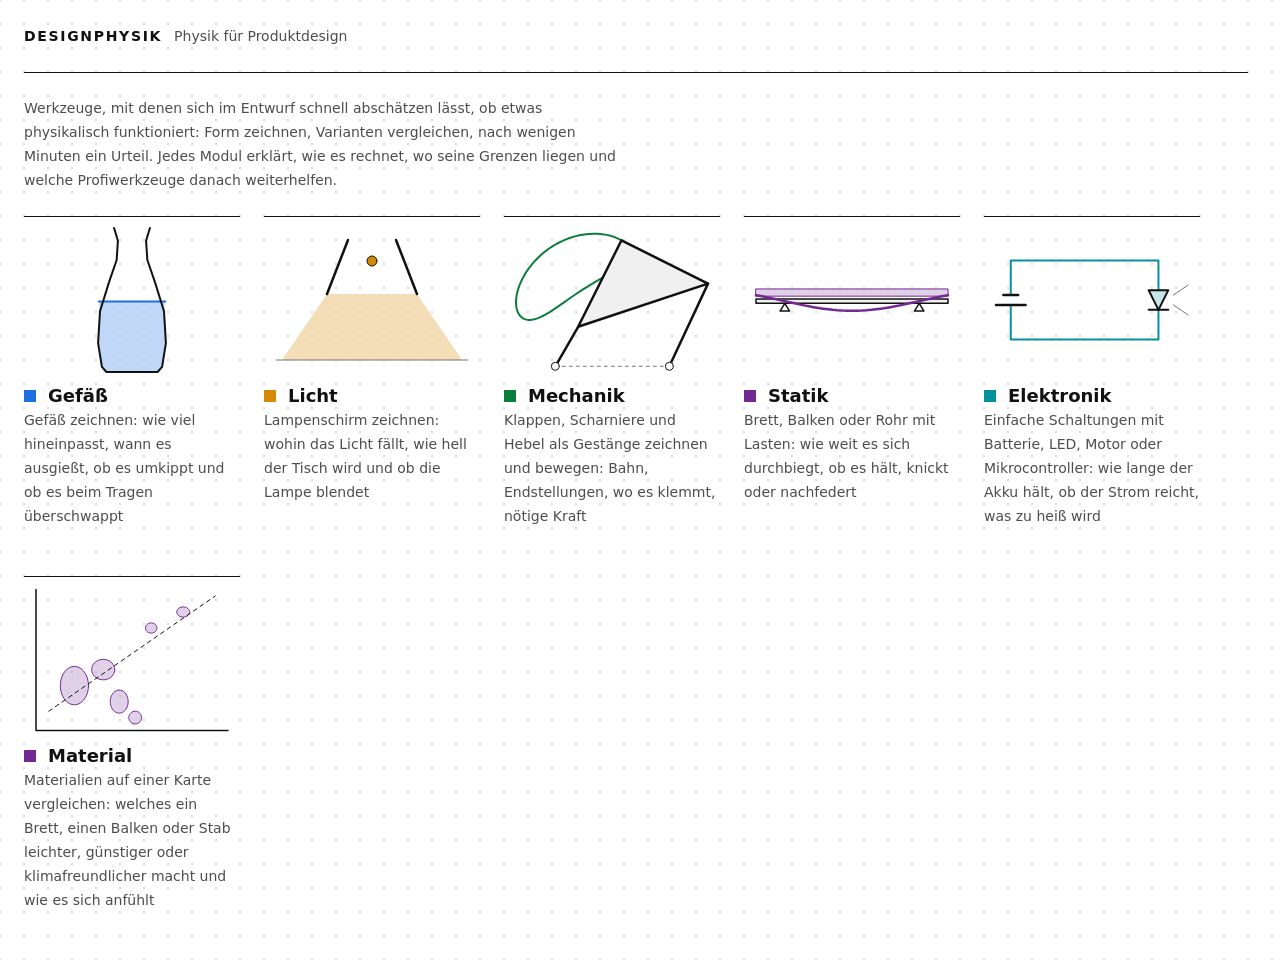
==== index.html @ ea39b241 "Neues Modul Material v0.1: Material-Karte nach Ashby mit 10 Materialien Karte log-log mit wählbaren " ====
<!DOCTYPE html>
<html lang="de">
<head>
<meta charset="utf-8">
<meta name="viewport" content="width=device-width,initial-scale=1">
<title>Designphysik</title>
<link rel="stylesheet" href="shared/style.css">
</head>
<body>
<header><h1>Designphysik <small>Physik für Produktdesign</small></h1></header>
<section class="intro">
  <p>Werkzeuge, mit denen sich im Entwurf schnell abschätzen lässt, ob etwas physikalisch funktioniert: Form zeichnen, Varianten vergleichen, nach wenigen Minuten ein Urteil. Jedes Modul erklärt, wie es rechnet, wo seine Grenzen liegen und welche Profiwerkzeuge danach weiterhelfen.</p>
</section>
<div class="cards" id="cards"></div>
<script src="shared/util.js"></script>
<script>
$('cards').innerHTML = DP_MODULES.map(m => `
  <a class="card ${m.ready ? '' : 'off'}" href="${m.key}/index.html">
    <canvas data-k="${m.key}" aria-hidden="true"></canvas>
    <h3>${dpMq(m, !m.ready)}${m.name}</h3>
    <p>${m.desc}</p>${m.ready ? '' : '<span class="badge">in Arbeit</span>'}
  </a>`).join('');
// Skizzen in mm (dpSketch): Medium in der Familienfarbe
const mir = p => p.map(([x, z]) => [-x, z]).reverse().concat(p);
const SK = {
  gefaess: () => { const p = [[0, 0], [40, 0], [47, 8], [53, 45], [50, 95], [36, 140], [24, 175], [22, 205], [28, 225]], wz = 110;
    const water = mir(p.filter(q => q[1] <= wz).concat([[52, wz]]));
    return [{ p: water, z: true, f: '--water-a', c: null }, { p: [[-52, wz], [52, wz]], c: '--water', w: 2 }, { p: mir(p), w: 2 }]; },
  licht: () => [{ p: [[-150, -110], [150, -110], [300, -330], [-300, -330]], z: true, f: '--light-a', c: null },
    { p: [[-150, -110], [-80, 70]], w: 2.5 }, { p: [[150, -110], [80, 70]], w: 2.5 }, { p: [[-320, -330], [320, -330]], c: '--mut', w: 1 },
    { p: [[0, 0]], r: 5, f: '--light', c: '--ink' }],
  mechanismus: () => { const A0 = [0, 0], B0 = [100, 0], pts = [], cc = []; // Kurbelschwinge 40/120/80/100, Koppelpunkt über der Koppelmitte
    for (let k = 0; k <= 72; k++) { const t = k * Math.PI / 36, A = [40 * Math.cos(t), 40 * Math.sin(t)], dx = B0[0] - A[0], dy = B0[1] - A[1], d = Math.hypot(dx, dy),
      x = (120 * 120 - 80 * 80 + d * d) / (2 * d), h = Math.sqrt(Math.max(0, 120 * 120 - x * x)), B = [A[0] + (x * dx - h * dy) / d, A[1] + (x * dy + h * dx) / d];
      const C = [A[0] + 0.5 * (B[0] - A[0]) - 0.5 * (B[1] - A[1]), A[1] + 0.5 * (B[1] - A[1]) + 0.5 * (B[0] - A[0])]; cc.push(C); if (k === 12) pts.push(A, B, C); }
    const [A, B, C] = pts;
    return [{ p: cc, z: true, c: '--mech', w: 2 }, { p: [A0, A], w: 2.5 }, { p: [A, B, C], z: true, f: '--fill', w: 2.5 }, { p: [B, B0], w: 2.5 }, { p: [A0, B0], c: '--mut', w: 1, dash: [3, 4] }, { p: [A0, B0], r: 4, f: '--bg', c: '--ink' }]; },
  last: () => { const L = 800, w = x => -40 * Math.sin(Math.PI * (x - 120) / 560), xs = Array.from({ length: 41 }, (_, i) => 20 * i);
    return [{ p: [[0, 30], [L, 30], [L, 60], [0, 60]], z: true, f: '--load-a', c: '--load', w: 1 }, { p: [[0, 0], [L, 0], [L, 18], [0, 18]], z: true, f: '--fill', w: 1.5 },
      { p: xs.map(x => [x, 9 + w(x)]), c: '--load', w: 2.5 }, { p: [[120, 0], [100, -32], [140, -32]], z: true, w: 1.5 }, { p: [[680, 0], [660, -32], [700, -32]], z: true, w: 1.5 }]; },
  elektronik: () => [{ p: [[0, 70], [0, 0], [300, 0], [300, 60]], c: '--elec', w: 2 }, { p: [[0, 90], [0, 160], [300, 160], [300, 100]], c: '--elec', w: 2 }, // Batterie links, LED rechts
    { p: [[-30, 70], [30, 70]], w: 2.5 }, { p: [[-15, 90], [15, 90]], w: 2.5 }, { p: [[280, 100], [320, 100], [300, 60]], z: true, f: '--elec-a', w: 2 }, { p: [[280, 60], [320, 60]], w: 2 },
    { p: [[330, 70], [360, 50]], c: '--mut', w: 1 }, { p: [[330, 90], [360, 110]], c: '--mut', w: 1 }],
  material: () => { const el = (x, y, a, b) => ({ p: Array.from({ length: 36 }, (_, i) => [x + a * Math.cos(i * Math.PI / 18), y + b * Math.sin(i * Math.PI / 18)]), z: true, f: '--load-a', c: '--load', w: 1 });
    return [{ p: [[0, 220], [0, 0], [300, 0]], w: 1.5 }, el(60, 70, 22, 30), el(105, 95, 18, 16), el(230, 185, 10, 8), el(180, 160, 9, 8), el(130, 45, 14, 18), el(155, 20, 10, 10),
      { p: [[20, 30], [280, 210]], c: '--ink', w: 1, dash: [4, 4] }]; } // Material-Karte: Familien als Ellipsen, Linie gleicher Eignung
};
const draw = () => document.querySelectorAll('.card canvas').forEach(c => SK[c.dataset.k] && dpSketch(c, SK[c.dataset.k]()));
draw(); window.addEventListener('resize', draw);
</script>
</body>
</html>
---- shared/style.css ----
/* Designphysik – gemeinsames Stylesheet. Gilt für Startseite und alle Module.
   Grundrichtung F „Punktraster“ (docs/styleguide.md): weiß, alles schwarz, Punktraster 24 px überall,
   Farbe nur für Physik-Familien und Warnung. Module definieren keine eigenen Farben.
   Schriftstufen (§ 5): 12 Notiz/Achse · 14 Text/Bedienung · 18 Urteil/Tabellenwert · 28 Hauptkennwert. */
:root{
  --u:24px;--h:24px;--pad:24px;--gx:0px; /* --pad Seitenrand, --gx waagerechte Lage des Seitenrasters (Telefon: Punkte auf dem 12-px-Rand) */
  --bg:#ffffff;--ink:#111111;--ink2:#4d4d4d;--mut:#767676;--dot:#c8c8c8;--dot-bg:#dcdcdc;--dot-sub:#e8e8e8;--fill:#f0f0f0;
  --ctl:#111111;--ctl-ink:#ffffff;
  --warn:#d32f2f;--warn-a:rgba(211,47,47,.12);
  --water:#1f6fe0;--water-a:rgba(31,111,224,.28);
  --light:#d48a00;--light-a:rgba(212,138,0,.28);
  --mech:#0a7e3a;--mech-a:rgba(10,126,58,.25);
  --load:#712a94;--load-a:rgba(113,42,148,.22);
  --elec:#03919d;--elec-a:rgba(3,145,157,.22);
  --font:system-ui,-apple-system,"Segoe UI",Roboto,Arial,sans-serif
}
@media(pointer:coarse){:root{--h:48px}}
*{box-sizing:border-box}
html,body{margin:0}
/* Seitenraster überall, auch hinter Text: hell (--dot-bg), damit kleine Schrift darauf ruhig bleibt */
body{font:14px/24px var(--font);color:var(--ink);background-color:var(--bg);
  background-image:radial-gradient(circle,var(--dot-bg) 1px,transparent 1.5px);background-size:var(--u) var(--u);background-position:calc(var(--gx) - var(--u)/2) calc(var(--u)/-2)}
:focus-visible{outline:2px solid var(--ink);outline-offset:2px}
svg.i{width:16px;height:16px;flex:none;fill:none;stroke:currentColor;stroke-width:1.5;stroke-linecap:round;stroke-linejoin:round;vertical-align:-3px}

/* Kopfzeile: Wortmarke links, Modulnavigation rechts (das Modul steht nur einmal: aktives Segment) */
header{display:flex;align-items:center;gap:24px;flex-wrap:wrap;min-height:72px;margin:0 var(--pad);max-width:round(down,calc(100% - 2*var(--pad)),var(--u));padding:12px 0;box-shadow:0 1px var(--ink)} /* Breite in ganzen Einheiten: rechte Kante auf dem Raster */
header h1{font-size:14px;line-height:24px;margin:0;font-weight:700;text-transform:uppercase;letter-spacing:.12em;display:flex;align-items:center;gap:12px}
header h1 a{color:inherit;text-decoration:none}
header h1 small{font-weight:400;font-size:14px;letter-spacing:0;text-transform:none;color:var(--ink2)}
.mq{display:inline-block;width:12px;height:12px;flex:none;background:var(--c,var(--ink))}
.mq.off{background:none;border:1px solid var(--ink2);width:10px;height:10px}
nav{display:flex;margin-left:auto}
nav a,nav span{display:flex;align-items:center;gap:6px;height:var(--h);padding:0 12px;border:1px solid var(--ink);font-size:14px;color:var(--ink);text-decoration:none;background:transparent}
nav>*+*{border-left:0}
nav a.on{background:var(--ctl);color:var(--ctl-ink);border-color:var(--ctl)}
nav span{color:var(--ink2)}

/* Raster-Layout: Höhen und senkrechte Abstände in Vielfachen von --u (Telefon: Werkzeugzeilen 12 px).
   Linien als box-shadow statt border – sie liegen auf der Rasterkante und nehmen keinen Platz ein. */
/* Seitenbreite und Spalten in ganzen Einheiten, links auf eine Punktspalte gerundet: alle Kanten liegen auf dem Raster */
main,.intro,.cards{width:calc(round(down,min(100%,1440px) - 2*var(--pad),var(--u)) + 2*var(--pad));margin-left:max(0px,round(down,calc((100% - 1440px)/2),var(--u)));padding-left:var(--pad);padding-right:var(--pad)}
main{display:grid;grid-template-columns:repeat(2,round(down,calc((100% - var(--u))/2),var(--u)));gap:24px;padding-top:24px;padding-bottom:24px}
.panel{box-shadow:inset 0 1px var(--ink);display:flex;flex-direction:column;gap:var(--u);min-width:0;container-type:inline-size}
.panel h2{font-size:13px;line-height:24px;text-transform:uppercase;letter-spacing:.06em;color:var(--ink);margin:0;font-weight:700}
.panel h2 small{font-size:12px;line-height:1;font-weight:400;text-transform:none;letter-spacing:0;color:var(--ink2);margin-left:12px} /* line-height:1, sonst wird die Zeile 25 px hoch (gemischte Schriftgrößen) */
canvas{width:100%;display:block;touch-action:none; /* durchsichtig: Seitenraster läuft durch (dpDots/dpSnap) */
  height:round(down,calc(100cqw / var(--ar)),var(--u))} /* mit --ar (Breite/Höhe): Höhe auf --u abgerundet; ohne --ar gilt aspect-ratio */
.ch{aspect-ratio:16/8;--ar:2}
.row{display:flex;gap:var(--u) 12px;flex-wrap:wrap;align-items:center}
.pair{display:inline-flex;align-items:center;gap:6px;white-space:nowrap} /* Beschriftung + Feld in einer Zeile (sonst 25 px hoch) */
.seg{display:inline-flex}.seg>*+*{border-left:0}
.sep{width:0;height:var(--h)}

/* Bedienelemente: Segment (.seg) = sich ausschließende Wahl, aktiv schwarz. Einzelner Schalter (.on außerhalb
   eines Segments) = Fläche --fill mit Unterstrich. Leise Aktion (.q) = ohne Rahmen. */
button,select{font:inherit;font-size:14px;line-height:1;height:var(--h);padding:0 12px;border:1px solid var(--ink);background:transparent;border-radius:0;cursor:pointer;color:var(--ink);display:inline-flex;align-items:center;gap:6px}
select{display:inline-block}
button:disabled{color:var(--ink2);border-color:var(--ink2);cursor:default}
button.on{background:var(--fill);box-shadow:inset 0 -2px var(--ink)}
.seg button.on{background:var(--ctl);color:var(--ctl-ink);border-color:var(--ctl);box-shadow:none}
button.q{border-color:transparent;background:transparent;padding:0 6px}
button.q:hover:not(:disabled){box-shadow:inset 0 -1px var(--ink)}
button.q:disabled{border-color:transparent}
input[type=number],input[type=text]{font:inherit;font-size:14px;height:var(--h);padding:0 6px;border:1px solid var(--ink);border-radius:0;background:transparent;color:var(--ink);font-variant-numeric:tabular-nums}
input[type=range]{width:100%;margin:0;height:var(--h);accent-color:var(--ctl)}
input[type=checkbox]{accent-color:var(--ctl);margin:0}
label.chk{font-size:14px;display:flex;gap:6px;align-items:center;color:var(--ink);min-height:var(--h)}
.ctl{display:grid;grid-template-columns:auto 1fr auto;gap:0 12px;align-items:center;grid-auto-rows:minmax(var(--h),auto)}
.ctl label{font-size:12px;color:var(--ink2);white-space:nowrap}
.ctl output{font-variant-numeric:tabular-nums;font-size:14px;min-width:72px;text-align:right}
details>summary{font-size:14px;cursor:pointer;line-height:24px}
/* Fachbegriff mit Erklärung (dpTerm): gepunktet unterstrichen, Erklärung als title */
.term{text-decoration:underline dotted;text-underline-offset:3px;cursor:help}

/* Urteil (dpVerdict): Stufe als Marke, Satz als Hauptaussage */
.verdict{display:flex;flex-wrap:wrap;align-items:flex-start;gap:0 12px;padding:0 0 24px} /* Marke an der ersten Zeile; ohne Innenabstand oben, sonst liegen die Kennwerte 12 px neben dem Raster */
.verdict .lv{display:inline-flex;align-items:center;height:24px;padding:0 6px;font-size:14px;font-weight:700;border:1px solid var(--ink);white-space:nowrap}
.verdict.l1 .lv{background:var(--warn-a);color:var(--warn);border-color:var(--warn)}
.verdict.l2 .lv{background:var(--warn);color:#fff;border-color:var(--warn)}
.verdict .vt{font-size:18px;line-height:24px;font-weight:700;flex:1 1 320px;max-width:60ch}
.verdict .vx{flex-basis:100%;font-size:12px;color:var(--ink2)}

/* Kennwerte: Label (eine Zeile) – Wert – Notiz; Zeilen per subgrid, damit Werte einer Reihe auf einer Linie stehen */
.stats{box-shadow:inset 0 -1px var(--ink)}
.sts{display:grid;grid-template-columns:repeat(auto-fit,minmax(168px,1fr));overflow:hidden} /* auto-fit: Kennwerte füllen die Breite */
.stat{box-shadow:inset 0 1px var(--ink),1px 0 var(--ink);padding:0 6px;min-width:0;display:grid;grid-row:span 3;grid-template-rows:subgrid;align-content:start}
.stat>span:first-child{font-size:12px;line-height:24px;white-space:nowrap;overflow:hidden;text-overflow:ellipsis}
.stat b{display:block;font-size:28px;line-height:48px;font-weight:700;font-variant-numeric:tabular-nums;white-space:nowrap;overflow:hidden;text-overflow:ellipsis}
.stat b small{font-size:60%;font-weight:400;margin-left:2px;line-height:0} /* sonst wächst die 48-px-Zeile auf 52 px */
.stat b.txt{font-size:18px}
.stat>span+b+span,.stat>b+span{font-size:12px;line-height:24px;color:var(--ink2)}
.stat.warn b{color:var(--warn)}
/* Alle Werte (dpStats): kompakte Tabelle, aufklappbar */
details.more{box-shadow:inset 0 1px var(--ink)}
details.more>summary{font-size:14px}
table.kv{border-collapse:collapse;width:100%;font-size:14px;line-height:24px}
table.kv td{padding:0 6px;box-shadow:inset 0 1px var(--dot);vertical-align:top}
table.kv td:nth-child(2){text-align:right;font-weight:700;font-variant-numeric:tabular-nums;white-space:nowrap}
table.kv td:nth-child(3){font-size:12px;color:var(--ink2)}
table.kv tr.warn td:nth-child(2){color:var(--warn)}

.wide{grid-column:1/-1}
.two{display:grid;grid-template-columns:1fr 1fr;gap:24px}
.note{font-size:12px;line-height:24px;color:var(--ink2);margin:0}
.warn{color:var(--warn)}
.stat.warn,tr.warn{color:inherit}

/* Modell & Gültigkeit: aufklappbar, lesbare Zeilenlänge, auf breiten Schirmen zweispaltig */
.model>details>summary{font-size:14px}
.model .txt{columns:2 30em;column-gap:48px;margin-top:24px}
.model h3{font-size:14px;line-height:24px;margin:0;font-weight:700;break-after:avoid}
.model p{font-size:14px;line-height:24px;color:var(--ink);margin:0 0 24px;max-width:68ch}

/* Telefon-Leiste mit dem Urteil (dpVerdict), springt zu den Kennwerten */
#dp-bar{display:none}
@media(max-width:860px){
  :root{--pad:12px;--gx:12px}
  main{grid-template-columns:1fr}
  .two{grid-template-columns:1fr}
  nav{width:100%;margin-left:0}
  nav a,nav span{flex:1 1 auto;justify-content:center;padding:0 6px} /* Breite nach Namen: fünf Segmente passen auf 390 px */
  .seg{flex-wrap:wrap}.seg>*,.seg>*+*{border:0;box-shadow:inset 1px 1px var(--ink),1px 1px var(--ink)} /* lange Segmente umbrechen statt seitlich zu schieben; Linien als Schatten, damit umbrochene Zeilen ganze Einheiten hoch bleiben */
  main>*{order:2} main>.panel:first-child{order:0} main>.kpi{order:1}
  .ico .lbl{display:none} /* nur ausgewählte leise Knöpfe (Rückgängig …) auf dem Telefon als Symbol */
  body.has-bar{padding-bottom:48px}
  #dp-bar{position:fixed;left:0;right:0;bottom:0;z-index:5;display:flex;align-items:center;gap:12px;height:48px;padding:0 12px;background:var(--bg);box-shadow:0 -1px var(--ink);font-size:14px;cursor:pointer;border:0;width:100%;text-align:left;border-radius:0}
  #dp-bar[hidden]{display:none}
  #dp-bar .vt{flex:1;white-space:nowrap;overflow:hidden;text-overflow:ellipsis;font-weight:700}
}
/* Ab fünf Modulen auf schmalen Telefonen: Namen 12 px, ohne Modulquadrat (aktiv bleibt schwarz) */
@media(max-width:480px){nav:has(>:nth-child(5)) :is(a,span){font-size:12px}nav:has(>:nth-child(5)) .mq{display:none}}

/* Startseite */
.intro{padding-top:24px}
.intro p{margin:0;color:var(--ink2);max-width:68ch}
.cards{display:grid;grid-template-columns:repeat(auto-fill,216px);gap:24px;padding-top:24px;padding-bottom:24px} /* feste Breite 9 Einheiten: Kanten auf dem Raster */
@media(max-width:480px){.cards{grid-template-columns:1fr}}
.card{box-shadow:inset 0 1px var(--ink);padding:0 0 24px;color:var(--ink);text-decoration:none;display:flex;flex-direction:column;gap:0}
.card:hover canvas,.card:focus-visible canvas{background:var(--fill)}
.card canvas{height:168px;background:transparent}
.card h3{margin:0;font-size:18px;line-height:24px;display:flex;align-items:center;gap:12px;padding-top:0} /* Karte in ganzen Einheiten hoch */
.card p{margin:0;color:var(--ink2);font-size:14px}
.card.off{color:var(--ink2);pointer-events:none}
.badge{font-size:12px;text-transform:uppercase;letter-spacing:.08em;color:var(--ink2)}

/* Vorlagen-Galerie (dpGallery): Dialog über der Seite, Karten im 24-px-Raster, Skizze 96 px */
dialog.gal{width:min(1008px,calc(100vw - 24px));max-height:calc(100vh - 48px);padding:0 24px 24px;border:1px solid var(--ink);border-radius:0;background:var(--bg);color:var(--ink)}
dialog.gal::backdrop{background:rgba(17,17,17,.4)}
.galtop{position:sticky;top:0;z-index:1;background:var(--bg);justify-content:space-between;padding:24px 0;box-shadow:0 1px var(--ink)}
.gal h2,.gal h3{font-size:13px;line-height:24px;text-transform:uppercase;letter-spacing:.06em;margin:0;font-weight:700}
.gal h3{margin-top:24px;color:var(--ink2)}
.galgrid{display:grid;grid-template-columns:repeat(auto-fill,minmax(144px,1fr));gap:0 12px}
.galgrid button{height:auto;display:flex;flex-direction:column;align-items:stretch;text-align:left;padding:0 6px 24px;border:0;box-shadow:inset 0 1px var(--ink);line-height:24px;background:transparent}
.galgrid button:hover,.galgrid button:focus-visible{background:var(--fill)}
.galgrid canvas{height:96px;background:transparent}
.galgrid b{font-size:14px;font-weight:700}
.galgrid span{font-size:12px;color:var(--ink2)}
@media(max-width:860px){dialog.gal{padding:0 12px 24px}}

/* Überlaufmenü (dpMenu): Nebenaktionen auf dem Telefon hinter „⋯“ */
.menu{position:relative;display:flex} /* sonst Zeilenkasten um die Schaltfläche: 27 statt 24 px */
.menu>summary{list-style:none;display:inline-flex;align-items:center;height:var(--h);padding:0 12px;border:1px solid var(--ink)}
.menu>summary::-webkit-details-marker{display:none}
.menu[open]>div{position:absolute;right:0;top:calc(var(--h) + 6px);z-index:4;background:var(--bg);border:1px solid var(--ink);display:flex;flex-direction:column;align-items:stretch;min-width:192px;padding:6px 0}
.menu[open]>div button{justify-content:flex-start;height:var(--h)}

/* Kontextleiste an der Auswahl (dpCtxBar, nur Finger): schwebt über dem Editor */
.dp-ctx{position:absolute;z-index:3;display:flex;background:var(--bg)}
.dp-ctx[hidden]{display:none}
.dp-ctx button+button{border-left:0}
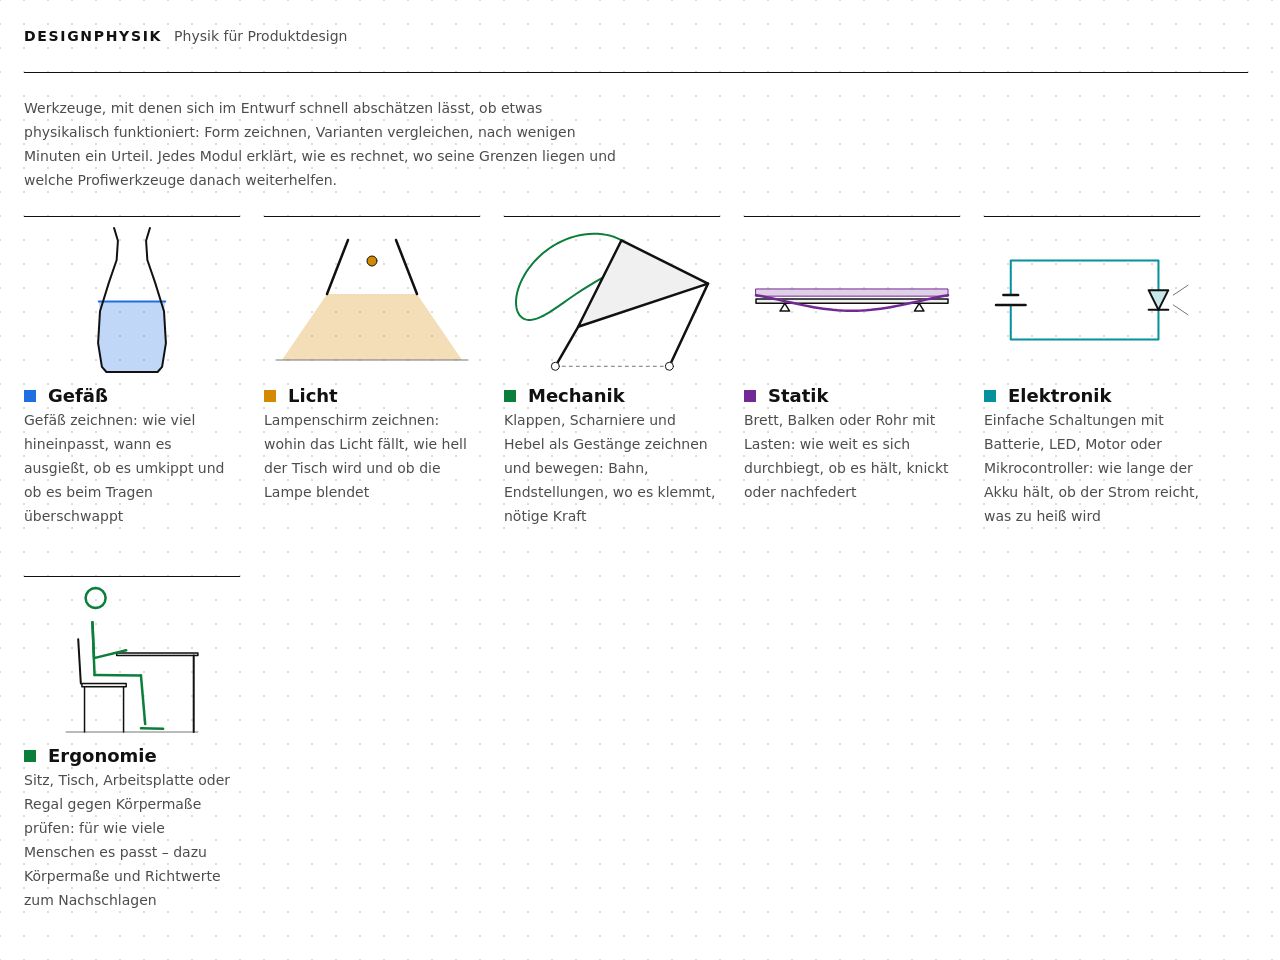
==== commit fd2de072: "Neues Modul Ergonomie: Körpermaße, wer passt, Nachschlagewerk Seitenansicht Sitzen/Stehen mit Typfig" ====
--- a/index.html
+++ b/index.html
@@ -41,9 +41,11 @@
   elektronik: () => [{ p: [[0, 70], [0, 0], [300, 0], [300, 60]], c: '--elec', w: 2 }, { p: [[0, 90], [0, 160], [300, 160], [300, 100]], c: '--elec', w: 2 }, // Batterie links, LED rechts
     { p: [[-30, 70], [30, 70]], w: 2.5 }, { p: [[-15, 90], [15, 90]], w: 2.5 }, { p: [[280, 100], [320, 100], [300, 60]], z: true, f: '--elec-a', w: 2 }, { p: [[280, 60], [320, 60]], w: 2 },
     { p: [[330, 70], [360, 50]], c: '--mut', w: 1 }, { p: [[330, 90], [360, 110]], c: '--mut', w: 1 }],
-  material: () => { const el = (x, y, a, b) => ({ p: Array.from({ length: 36 }, (_, i) => [x + a * Math.cos(i * Math.PI / 18), y + b * Math.sin(i * Math.PI / 18)]), z: true, f: '--load-a', c: '--load', w: 1 });
-    return [{ p: [[0, 220], [0, 0], [300, 0]], w: 1.5 }, el(60, 70, 22, 30), el(105, 95, 18, 16), el(230, 185, 10, 8), el(180, 160, 9, 8), el(130, 45, 14, 18), el(155, 20, 10, 10),
-      { p: [[20, 30], [280, 210]], c: '--ink', w: 1, dash: [4, 4] }]; } // Material-Karte: Familien als Ellipsen, Linie gleicher Eignung
+  ergonomie: () => { const head = Array.from({ length: 17 }, (_, i) => [130 + 95 * Math.cos(i * Math.PI / 8), 1270 + 95 * Math.sin(i * Math.PI / 8)]); // sitzende Figur am Tisch
+    return [{ p: [[-150, 0], [1100, 0]], c: '--mut', w: 1 }, { p: [[-10, 460], [-35, 880]], w: 2 }, { p: [[0, 430], [420, 430], [420, 460], [0, 460]], z: true, f: '--fill', w: 1.5 },
+      { p: [[25, 430], [25, 0]], w: 1.5 }, { p: [[395, 430], [395, 0]], w: 1.5 }, { p: [[330, 725], [1100, 725], [1100, 750], [330, 750]], z: true, f: '--fill', w: 1.5 }, { p: [[1060, 725], [1060, 0]], w: 2 },
+      { p: [[120, 540], [560, 535]], c: '--mech', w: 2.5 }, { p: [[560, 535], [600, 75]], c: '--mech', w: 2.5 }, { p: [[560, 35], [770, 30]], c: '--mech', w: 2.5 },
+      { p: [[120, 540], [100, 1040]], c: '--mech', w: 2.5 }, { p: [[100, 1040], [115, 700], [420, 775]], c: '--mech', w: 2.5 }, { p: head, c: '--mech', w: 2.5 }]; }
 };
 const draw = () => document.querySelectorAll('.card canvas').forEach(c => SK[c.dataset.k] && dpSketch(c, SK[c.dataset.k]()));
 draw(); window.addEventListener('resize', draw);
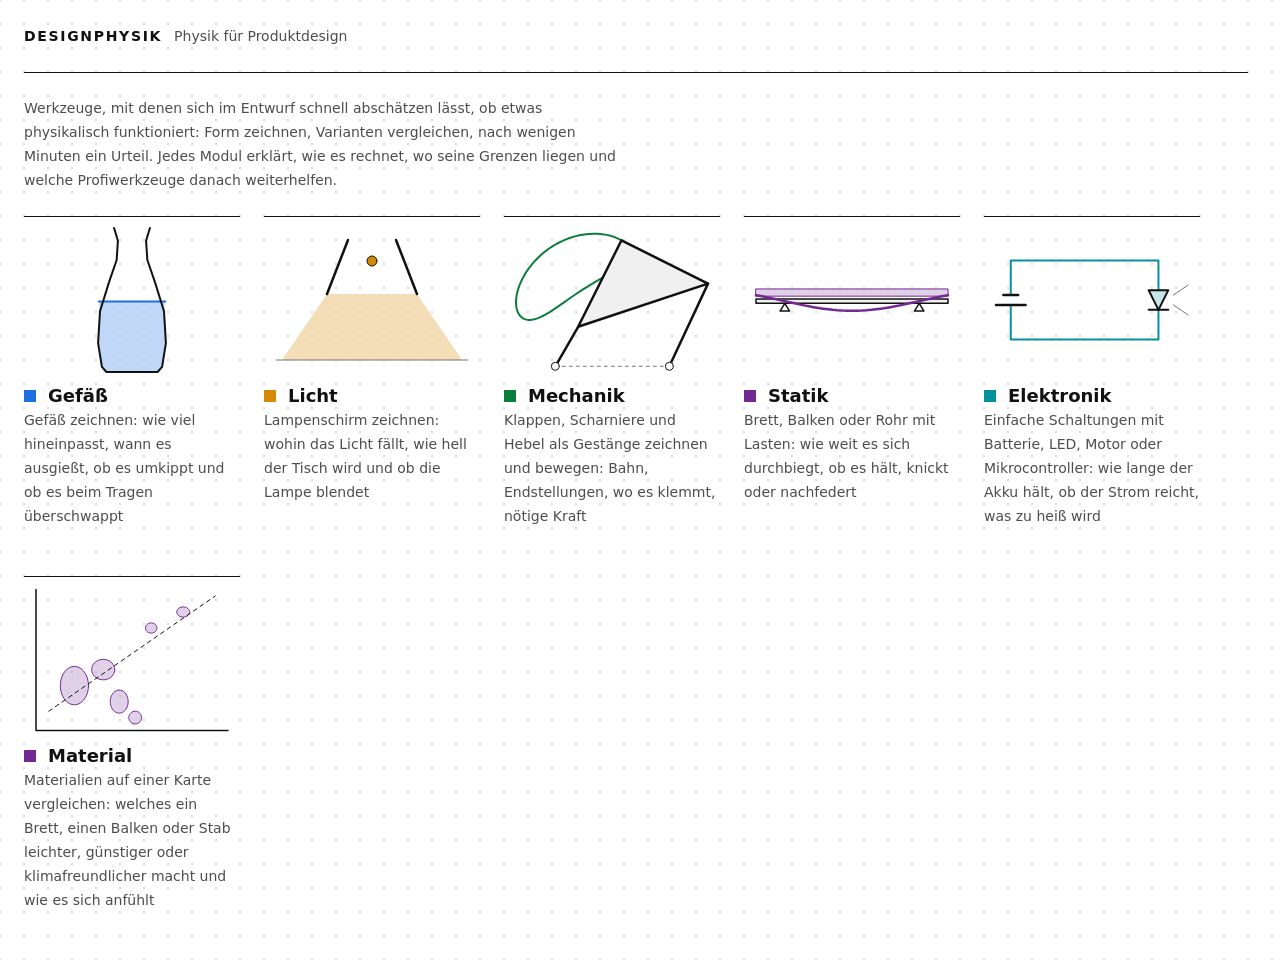
==== commit 46507701: "Merge remote-tracking branch 'origin/ccr-1e826401-mtuy4m' into claude/upbeat-euler-9yvirq" ====
--- a/index.html
+++ b/index.html
@@ -41,11 +41,9 @@
   elektronik: () => [{ p: [[0, 70], [0, 0], [300, 0], [300, 60]], c: '--elec', w: 2 }, { p: [[0, 90], [0, 160], [300, 160], [300, 100]], c: '--elec', w: 2 }, // Batterie links, LED rechts
     { p: [[-30, 70], [30, 70]], w: 2.5 }, { p: [[-15, 90], [15, 90]], w: 2.5 }, { p: [[280, 100], [320, 100], [300, 60]], z: true, f: '--elec-a', w: 2 }, { p: [[280, 60], [320, 60]], w: 2 },
     { p: [[330, 70], [360, 50]], c: '--mut', w: 1 }, { p: [[330, 90], [360, 110]], c: '--mut', w: 1 }],
-  ergonomie: () => { const head = Array.from({ length: 17 }, (_, i) => [130 + 95 * Math.cos(i * Math.PI / 8), 1270 + 95 * Math.sin(i * Math.PI / 8)]); // sitzende Figur am Tisch
-    return [{ p: [[-150, 0], [1100, 0]], c: '--mut', w: 1 }, { p: [[-10, 460], [-35, 880]], w: 2 }, { p: [[0, 430], [420, 430], [420, 460], [0, 460]], z: true, f: '--fill', w: 1.5 },
-      { p: [[25, 430], [25, 0]], w: 1.5 }, { p: [[395, 430], [395, 0]], w: 1.5 }, { p: [[330, 725], [1100, 725], [1100, 750], [330, 750]], z: true, f: '--fill', w: 1.5 }, { p: [[1060, 725], [1060, 0]], w: 2 },
-      { p: [[120, 540], [560, 535]], c: '--mech', w: 2.5 }, { p: [[560, 535], [600, 75]], c: '--mech', w: 2.5 }, { p: [[560, 35], [770, 30]], c: '--mech', w: 2.5 },
-      { p: [[120, 540], [100, 1040]], c: '--mech', w: 2.5 }, { p: [[100, 1040], [115, 700], [420, 775]], c: '--mech', w: 2.5 }, { p: head, c: '--mech', w: 2.5 }]; }
+  material: () => { const el = (x, y, a, b) => ({ p: Array.from({ length: 36 }, (_, i) => [x + a * Math.cos(i * Math.PI / 18), y + b * Math.sin(i * Math.PI / 18)]), z: true, f: '--load-a', c: '--load', w: 1 });
+    return [{ p: [[0, 220], [0, 0], [300, 0]], w: 1.5 }, el(60, 70, 22, 30), el(105, 95, 18, 16), el(230, 185, 10, 8), el(180, 160, 9, 8), el(130, 45, 14, 18), el(155, 20, 10, 10),
+      { p: [[20, 30], [280, 210]], c: '--ink', w: 1, dash: [4, 4] }]; } // Material-Karte: Familien als Ellipsen, Linie gleicher Eignung
 };
 const draw = () => document.querySelectorAll('.card canvas').forEach(c => SK[c.dataset.k] && dpSketch(c, SK[c.dataset.k]()));
 draw(); window.addEventListener('resize', draw);
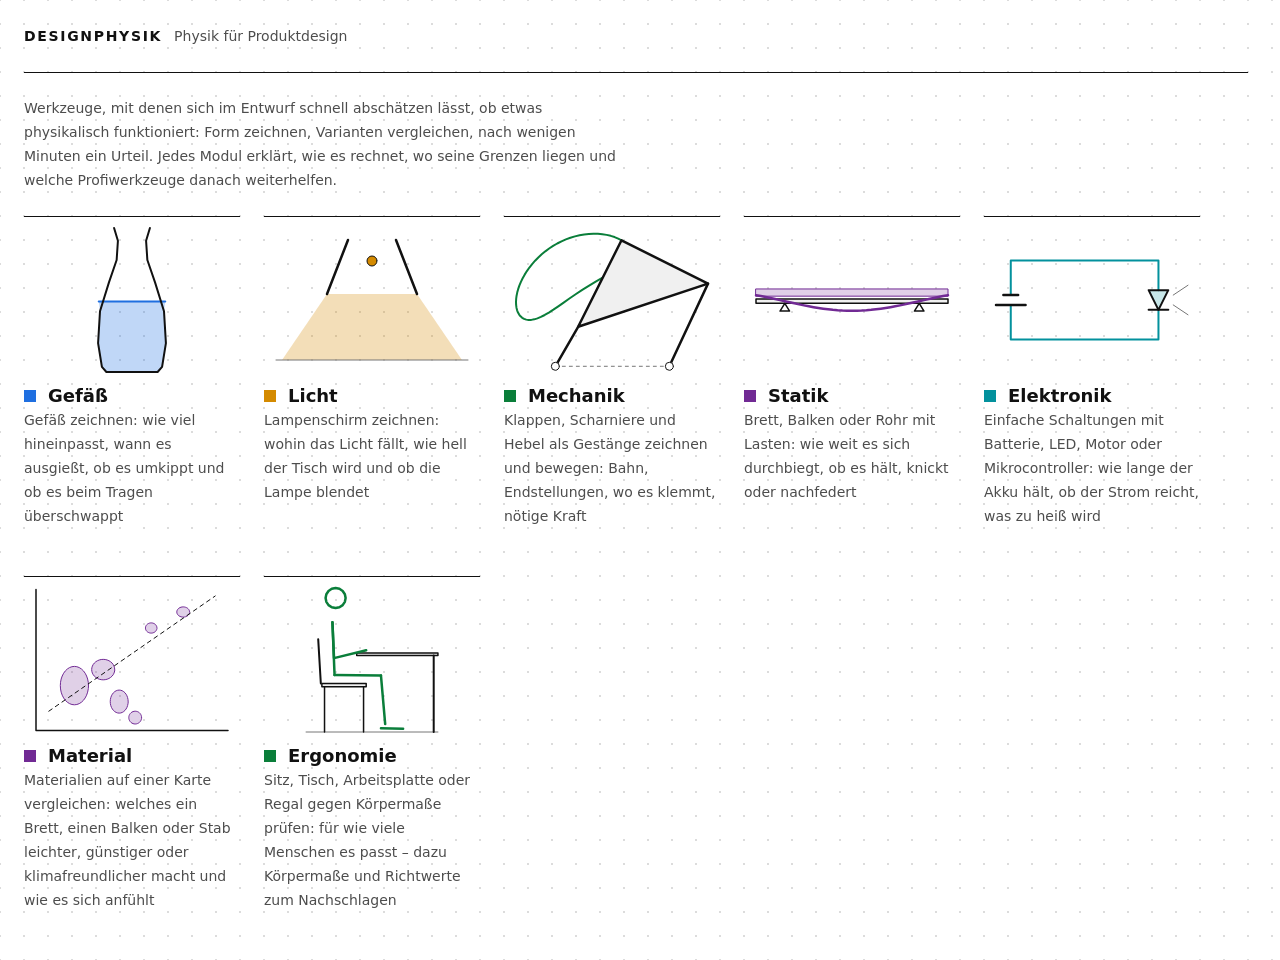
==== commit bb7808f7: "Merge Ergonomie (ccr-76c143b4) nach Material Co-Authored-By: Claude Opus 5.5 <noreply@anthropic.com>" ====
--- a/index.html
+++ b/index.html
@@ -43,7 +43,12 @@
     { p: [[330, 70], [360, 50]], c: '--mut', w: 1 }, { p: [[330, 90], [360, 110]], c: '--mut', w: 1 }],
   material: () => { const el = (x, y, a, b) => ({ p: Array.from({ length: 36 }, (_, i) => [x + a * Math.cos(i * Math.PI / 18), y + b * Math.sin(i * Math.PI / 18)]), z: true, f: '--load-a', c: '--load', w: 1 });
     return [{ p: [[0, 220], [0, 0], [300, 0]], w: 1.5 }, el(60, 70, 22, 30), el(105, 95, 18, 16), el(230, 185, 10, 8), el(180, 160, 9, 8), el(130, 45, 14, 18), el(155, 20, 10, 10),
-      { p: [[20, 30], [280, 210]], c: '--ink', w: 1, dash: [4, 4] }]; } // Material-Karte: Familien als Ellipsen, Linie gleicher Eignung
+      { p: [[20, 30], [280, 210]], c: '--ink', w: 1, dash: [4, 4] }]; }, // Material-Karte: Familien als Ellipsen, Linie gleicher Eignung
+  ergonomie: () => { const head = Array.from({ length: 17 }, (_, i) => [130 + 95 * Math.cos(i * Math.PI / 8), 1270 + 95 * Math.sin(i * Math.PI / 8)]); // sitzende Figur am Tisch
+    return [{ p: [[-150, 0], [1100, 0]], c: '--mut', w: 1 }, { p: [[-10, 460], [-35, 880]], w: 2 }, { p: [[0, 430], [420, 430], [420, 460], [0, 460]], z: true, f: '--fill', w: 1.5 },
+      { p: [[25, 430], [25, 0]], w: 1.5 }, { p: [[395, 430], [395, 0]], w: 1.5 }, { p: [[330, 725], [1100, 725], [1100, 750], [330, 750]], z: true, f: '--fill', w: 1.5 }, { p: [[1060, 725], [1060, 0]], w: 2 },
+      { p: [[120, 540], [560, 535]], c: '--mech', w: 2.5 }, { p: [[560, 535], [600, 75]], c: '--mech', w: 2.5 }, { p: [[560, 35], [770, 30]], c: '--mech', w: 2.5 },
+      { p: [[120, 540], [100, 1040]], c: '--mech', w: 2.5 }, { p: [[100, 1040], [115, 700], [420, 775]], c: '--mech', w: 2.5 }, { p: head, c: '--mech', w: 2.5 }]; }
 };
 const draw = () => document.querySelectorAll('.card canvas').forEach(c => SK[c.dataset.k] && dpSketch(c, SK[c.dataset.k]()));
 draw(); window.addEventListener('resize', draw);
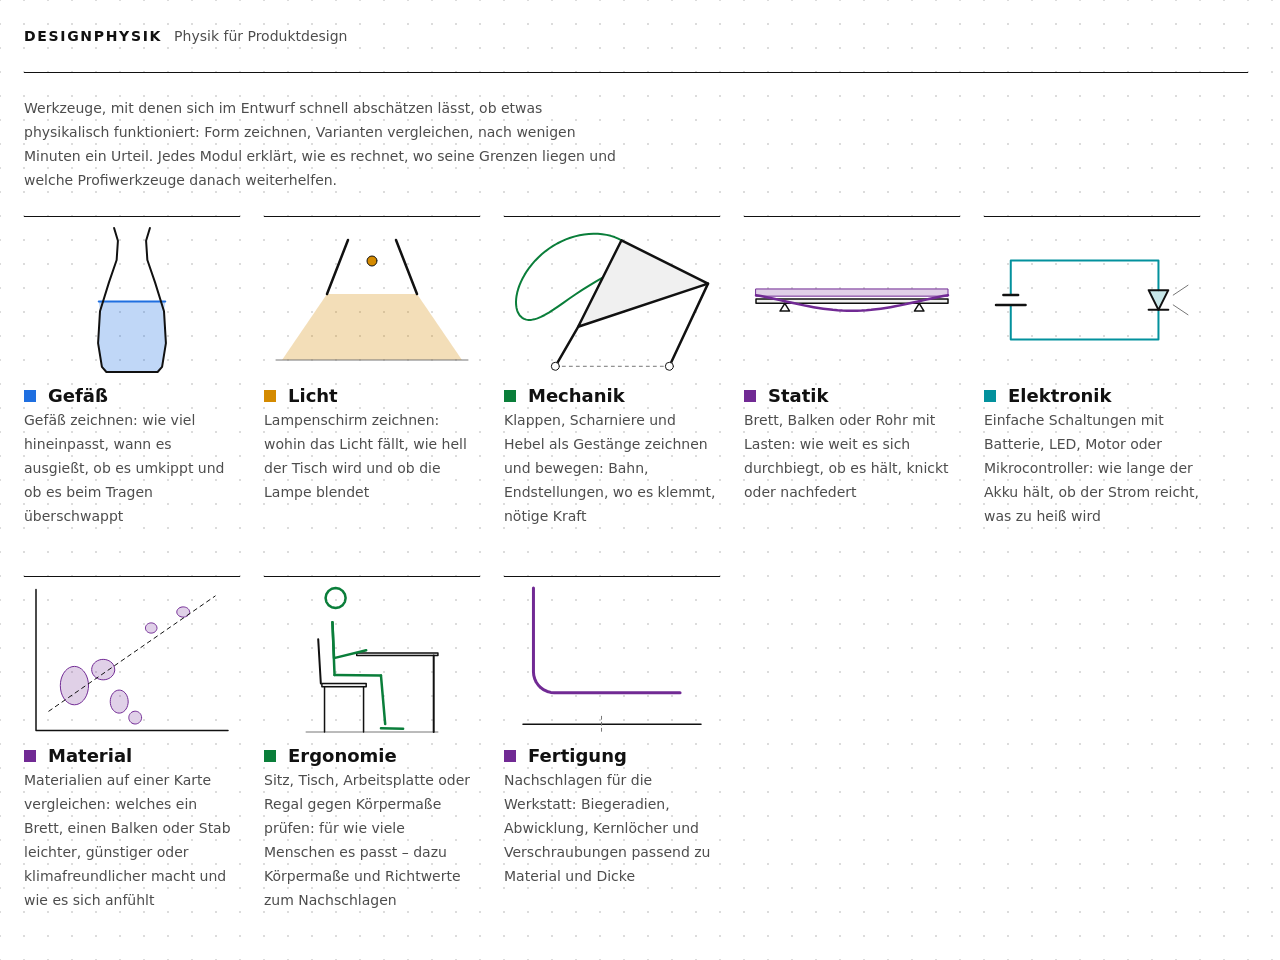
==== commit 12047333: "Merge Fertigung; fertigung in DP_MODULES, Startseiten-Skizze, README, Konzept Co-Authored-By: Claude" ====
--- a/index.html
+++ b/index.html
@@ -48,7 +48,9 @@
     return [{ p: [[-150, 0], [1100, 0]], c: '--mut', w: 1 }, { p: [[-10, 460], [-35, 880]], w: 2 }, { p: [[0, 430], [420, 430], [420, 460], [0, 460]], z: true, f: '--fill', w: 1.5 },
       { p: [[25, 430], [25, 0]], w: 1.5 }, { p: [[395, 430], [395, 0]], w: 1.5 }, { p: [[330, 725], [1100, 725], [1100, 750], [330, 750]], z: true, f: '--fill', w: 1.5 }, { p: [[1060, 725], [1060, 0]], w: 2 },
       { p: [[120, 540], [560, 535]], c: '--mech', w: 2.5 }, { p: [[560, 535], [600, 75]], c: '--mech', w: 2.5 }, { p: [[560, 35], [770, 30]], c: '--mech', w: 2.5 },
-      { p: [[120, 540], [100, 1040]], c: '--mech', w: 2.5 }, { p: [[100, 1040], [115, 700], [420, 775]], c: '--mech', w: 2.5 }, { p: head, c: '--mech', w: 2.5 }]; }
+      { p: [[120, 540], [100, 1040]], c: '--mech', w: 2.5 }, { p: [[100, 1040], [115, 700], [420, 775]], c: '--mech', w: 2.5 }, { p: head, c: '--mech', w: 2.5 }]; },
+  fertigung: () => { const a = Array.from({ length: 10 }, (_, i) => [60 - 40 * Math.cos(i * Math.PI / 18), 60 - 40 * Math.sin(i * Math.PI / 18)]); // L-Winkel mit Biegeradius, darunter Abwicklung
+    return [{ p: [[20, 220], ...a, [300, 20]], c: '--load', w: 3 }, { p: [[0, -40], [340, -40]], w: 1.5 }, { p: [[150, -25], [150, -55]], c: '--mut', w: 1, dash: [3, 3] }]; }
 };
 const draw = () => document.querySelectorAll('.card canvas').forEach(c => SK[c.dataset.k] && dpSketch(c, SK[c.dataset.k]()));
 draw(); window.addEventListener('resize', draw);
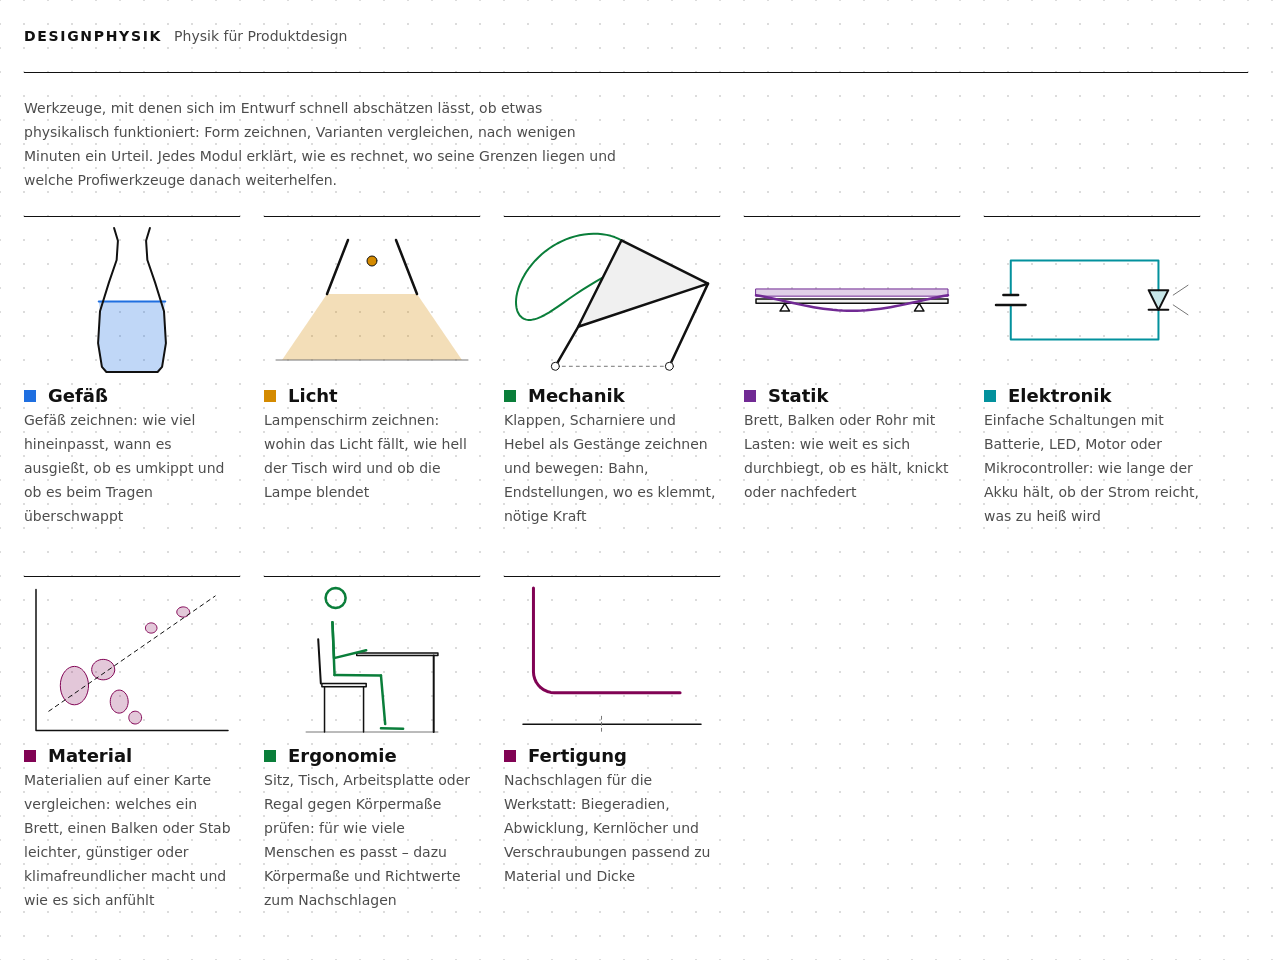
==== commit 85fa6c81: "Style: sechste Familie Werkstoff (--mat) für Material und Fertigung; Navigation ab sechs Modulen zwe" ====
--- a/index.html
+++ b/index.html
@@ -41,7 +41,7 @@
   elektronik: () => [{ p: [[0, 70], [0, 0], [300, 0], [300, 60]], c: '--elec', w: 2 }, { p: [[0, 90], [0, 160], [300, 160], [300, 100]], c: '--elec', w: 2 }, // Batterie links, LED rechts
     { p: [[-30, 70], [30, 70]], w: 2.5 }, { p: [[-15, 90], [15, 90]], w: 2.5 }, { p: [[280, 100], [320, 100], [300, 60]], z: true, f: '--elec-a', w: 2 }, { p: [[280, 60], [320, 60]], w: 2 },
     { p: [[330, 70], [360, 50]], c: '--mut', w: 1 }, { p: [[330, 90], [360, 110]], c: '--mut', w: 1 }],
-  material: () => { const el = (x, y, a, b) => ({ p: Array.from({ length: 36 }, (_, i) => [x + a * Math.cos(i * Math.PI / 18), y + b * Math.sin(i * Math.PI / 18)]), z: true, f: '--load-a', c: '--load', w: 1 });
+  material: () => { const el = (x, y, a, b) => ({ p: Array.from({ length: 36 }, (_, i) => [x + a * Math.cos(i * Math.PI / 18), y + b * Math.sin(i * Math.PI / 18)]), z: true, f: '--mat-a', c: '--mat', w: 1 });
     return [{ p: [[0, 220], [0, 0], [300, 0]], w: 1.5 }, el(60, 70, 22, 30), el(105, 95, 18, 16), el(230, 185, 10, 8), el(180, 160, 9, 8), el(130, 45, 14, 18), el(155, 20, 10, 10),
       { p: [[20, 30], [280, 210]], c: '--ink', w: 1, dash: [4, 4] }]; }, // Material-Karte: Familien als Ellipsen, Linie gleicher Eignung
   ergonomie: () => { const head = Array.from({ length: 17 }, (_, i) => [130 + 95 * Math.cos(i * Math.PI / 8), 1270 + 95 * Math.sin(i * Math.PI / 8)]); // sitzende Figur am Tisch
@@ -50,7 +50,7 @@
       { p: [[120, 540], [560, 535]], c: '--mech', w: 2.5 }, { p: [[560, 535], [600, 75]], c: '--mech', w: 2.5 }, { p: [[560, 35], [770, 30]], c: '--mech', w: 2.5 },
       { p: [[120, 540], [100, 1040]], c: '--mech', w: 2.5 }, { p: [[100, 1040], [115, 700], [420, 775]], c: '--mech', w: 2.5 }, { p: head, c: '--mech', w: 2.5 }]; },
   fertigung: () => { const a = Array.from({ length: 10 }, (_, i) => [60 - 40 * Math.cos(i * Math.PI / 18), 60 - 40 * Math.sin(i * Math.PI / 18)]); // L-Winkel mit Biegeradius, darunter Abwicklung
-    return [{ p: [[20, 220], ...a, [300, 20]], c: '--load', w: 3 }, { p: [[0, -40], [340, -40]], w: 1.5 }, { p: [[150, -25], [150, -55]], c: '--mut', w: 1, dash: [3, 3] }]; }
+    return [{ p: [[20, 220], ...a, [300, 20]], c: '--mat', w: 3 }, { p: [[0, -40], [340, -40]], w: 1.5 }, { p: [[150, -25], [150, -55]], c: '--mut', w: 1, dash: [3, 3] }]; }
 };
 const draw = () => document.querySelectorAll('.card canvas').forEach(c => SK[c.dataset.k] && dpSketch(c, SK[c.dataset.k]()));
 draw(); window.addEventListener('resize', draw);
--- a/shared/style.css
+++ b/shared/style.css
@@ -12,6 +12,7 @@
   --mech:#0a7e3a;--mech-a:rgba(10,126,58,.25);
   --load:#712a94;--load-a:rgba(113,42,148,.22);
   --elec:#03919d;--elec-a:rgba(3,145,157,.22);
+  --mat:#810354;--mat-a:rgba(129,3,84,.22);
   --font:system-ui,-apple-system,"Segoe UI",Roboto,Arial,sans-serif
 }
 @media(pointer:coarse){:root{--h:48px}}
@@ -128,6 +129,8 @@
   #dp-bar[hidden]{display:none}
   #dp-bar .vt{flex:1;white-space:nowrap;overflow:hidden;text-overflow:ellipsis;font-weight:700}
 }
+/* Ab sechs Modulen auf dem Telefon: zwei Zeilen à vier Segmente; Linien als Schatten wie bei .seg (keine Doppellinien, Zeilen bleiben --h hoch) */
+@media(max-width:860px){nav:has(>:nth-child(6)){display:grid;grid-template-columns:repeat(4,minmax(0,1fr))}nav:has(>:nth-child(6))>*{border:0;box-shadow:inset 1px 1px var(--ink),1px 1px var(--ink);white-space:nowrap}}
 /* Ab fünf Modulen auf schmalen Telefonen: Namen 12 px, ohne Modulquadrat (aktiv bleibt schwarz) */
 @media(max-width:480px){nav:has(>:nth-child(5)) :is(a,span){font-size:12px}nav:has(>:nth-child(5)) .mq{display:none}}
 
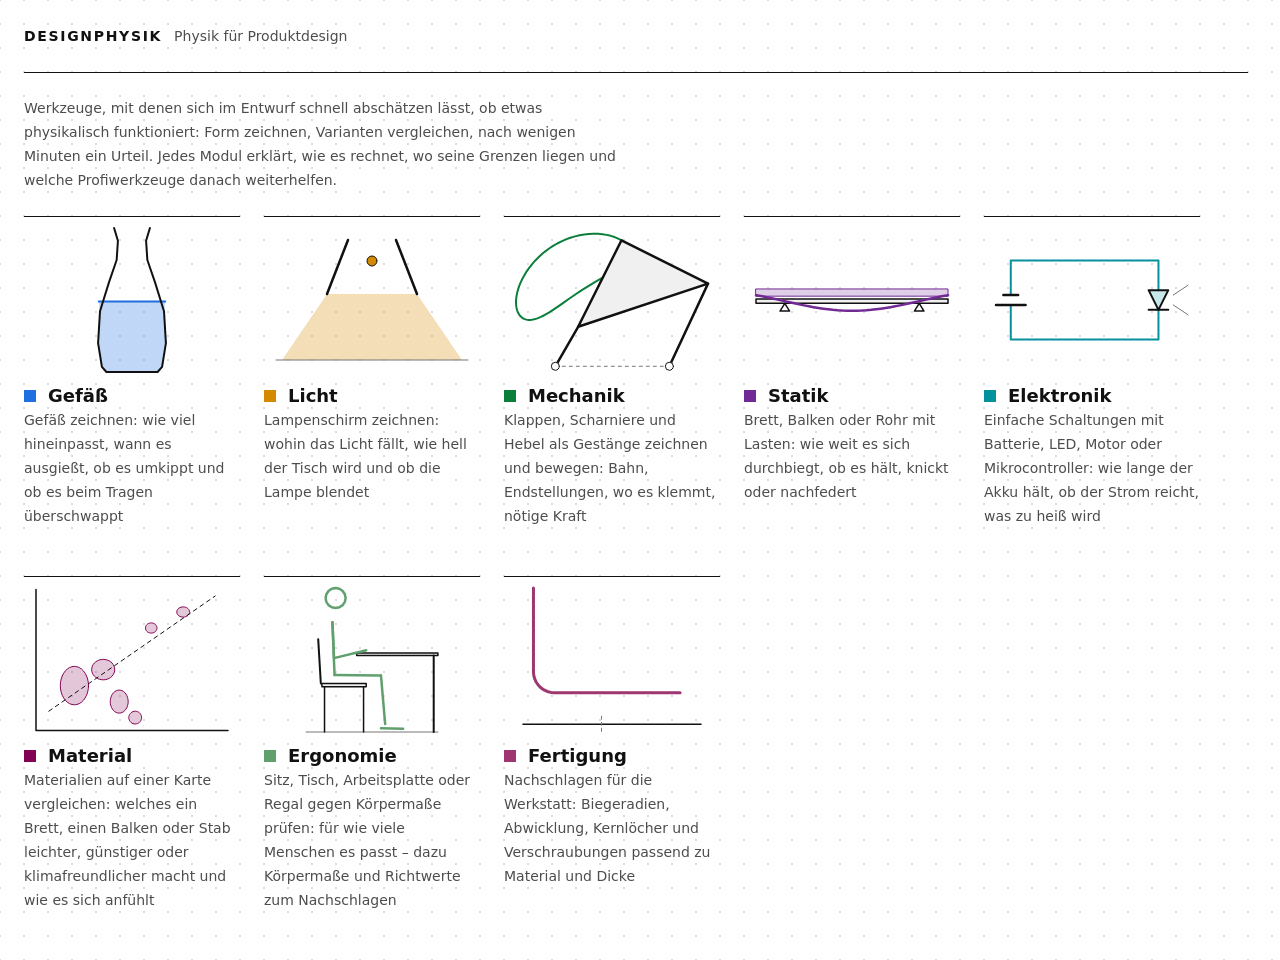
==== commit 3e8ae8ce: "Style: eigene Modulfarbe für jedes Modul (Ergonomie, Fertigung) - --ergo #60a06e (Familie Bewegung, " ====
--- a/index.html
+++ b/index.html
@@ -47,10 +47,10 @@
   ergonomie: () => { const head = Array.from({ length: 17 }, (_, i) => [130 + 95 * Math.cos(i * Math.PI / 8), 1270 + 95 * Math.sin(i * Math.PI / 8)]); // sitzende Figur am Tisch
     return [{ p: [[-150, 0], [1100, 0]], c: '--mut', w: 1 }, { p: [[-10, 460], [-35, 880]], w: 2 }, { p: [[0, 430], [420, 430], [420, 460], [0, 460]], z: true, f: '--fill', w: 1.5 },
       { p: [[25, 430], [25, 0]], w: 1.5 }, { p: [[395, 430], [395, 0]], w: 1.5 }, { p: [[330, 725], [1100, 725], [1100, 750], [330, 750]], z: true, f: '--fill', w: 1.5 }, { p: [[1060, 725], [1060, 0]], w: 2 },
-      { p: [[120, 540], [560, 535]], c: '--mech', w: 2.5 }, { p: [[560, 535], [600, 75]], c: '--mech', w: 2.5 }, { p: [[560, 35], [770, 30]], c: '--mech', w: 2.5 },
-      { p: [[120, 540], [100, 1040]], c: '--mech', w: 2.5 }, { p: [[100, 1040], [115, 700], [420, 775]], c: '--mech', w: 2.5 }, { p: head, c: '--mech', w: 2.5 }]; },
+      { p: [[120, 540], [560, 535]], c: '--ergo', w: 2.5 }, { p: [[560, 535], [600, 75]], c: '--ergo', w: 2.5 }, { p: [[560, 35], [770, 30]], c: '--ergo', w: 2.5 },
+      { p: [[120, 540], [100, 1040]], c: '--ergo', w: 2.5 }, { p: [[100, 1040], [115, 700], [420, 775]], c: '--ergo', w: 2.5 }, { p: head, c: '--ergo', w: 2.5 }]; },
   fertigung: () => { const a = Array.from({ length: 10 }, (_, i) => [60 - 40 * Math.cos(i * Math.PI / 18), 60 - 40 * Math.sin(i * Math.PI / 18)]); // L-Winkel mit Biegeradius, darunter Abwicklung
-    return [{ p: [[20, 220], ...a, [300, 20]], c: '--mat', w: 3 }, { p: [[0, -40], [340, -40]], w: 1.5 }, { p: [[150, -25], [150, -55]], c: '--mut', w: 1, dash: [3, 3] }]; }
+    return [{ p: [[20, 220], ...a, [300, 20]], c: '--fab', w: 3 }, { p: [[0, -40], [340, -40]], w: 1.5 }, { p: [[150, -25], [150, -55]], c: '--mut', w: 1, dash: [3, 3] }]; }
 };
 const draw = () => document.querySelectorAll('.card canvas').forEach(c => SK[c.dataset.k] && dpSketch(c, SK[c.dataset.k]()));
 draw(); window.addEventListener('resize', draw);
--- a/shared/style.css
+++ b/shared/style.css
@@ -13,6 +13,9 @@
   --load:#712a94;--load-a:rgba(113,42,148,.22);
   --elec:#03919d;--elec-a:rgba(3,145,157,.22);
   --mat:#810354;--mat-a:rgba(129,3,84,.22);
+  /* Modulfarben innerhalb einer Familie: gleicher Farbton, andere Helligkeit (Styleguide § 3) */
+  --ergo:#60a06e;--ergo-a:rgba(96,160,110,.28);  /* Ergonomie, Familie Bewegung */
+  --fab:#9e366f;--fab-a:rgba(158,54,111,.22);    /* Fertigung, Familie Werkstoff */
   --font:system-ui,-apple-system,"Segoe UI",Roboto,Arial,sans-serif
 }
 @media(pointer:coarse){:root{--h:48px}}
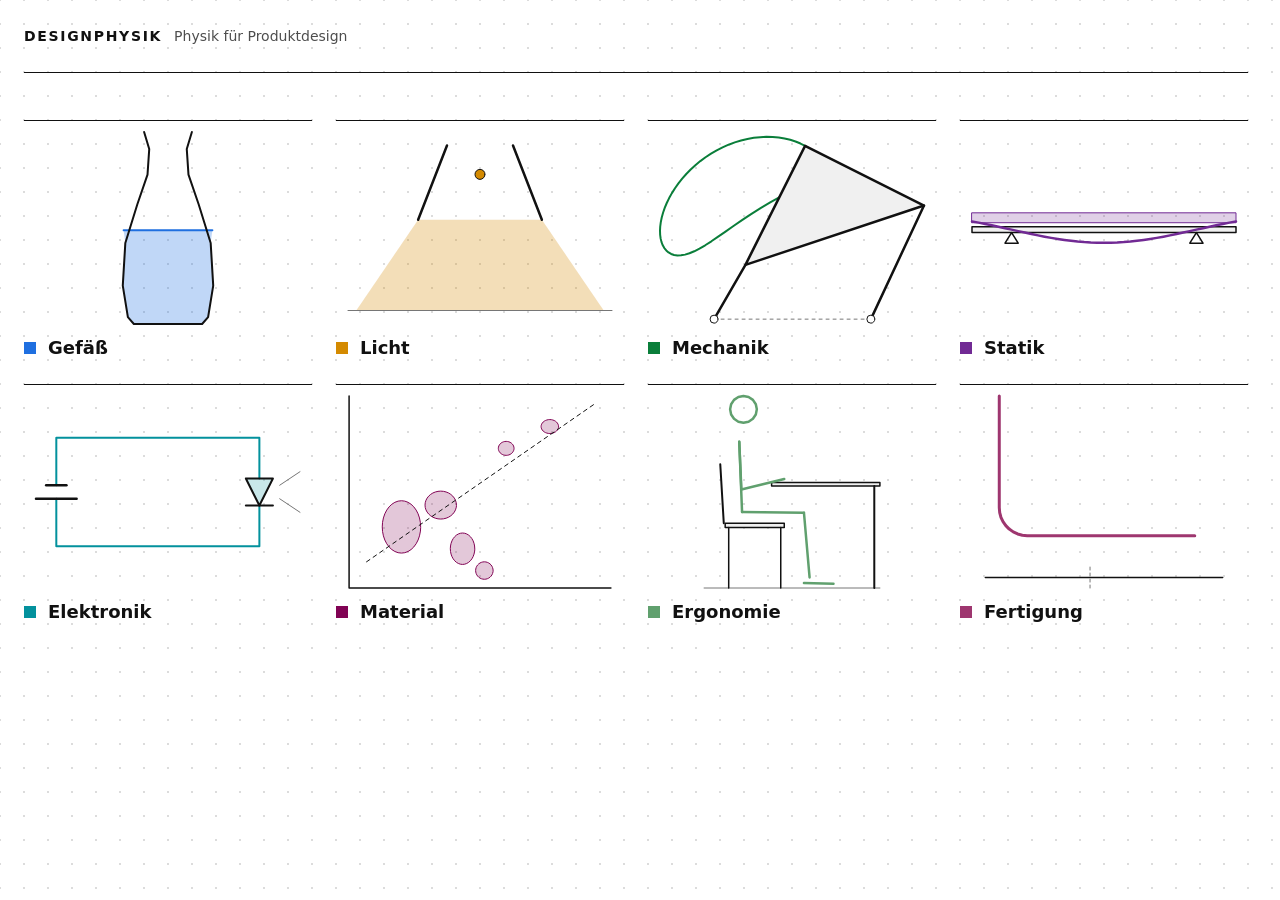
==== commit 27c161ce: "Startseite minimal: Raster aus Skizze + Name, 4 Spalten / Telefon 2, ohne Texte Co-Authored-By: Clau" ====
--- a/index.html
+++ b/index.html
@@ -8,17 +8,13 @@
 </head>
 <body>
 <header><h1>Designphysik <small>Physik für Produktdesign</small></h1></header>
-<section class="intro">
-  <p>Werkzeuge, mit denen sich im Entwurf schnell abschätzen lässt, ob etwas physikalisch funktioniert: Form zeichnen, Varianten vergleichen, nach wenigen Minuten ein Urteil. Jedes Modul erklärt, wie es rechnet, wo seine Grenzen liegen und welche Profiwerkzeuge danach weiterhelfen.</p>
-</section>
 <div class="cards" id="cards"></div>
 <script src="shared/util.js"></script>
 <script>
 $('cards').innerHTML = DP_MODULES.map(m => `
-  <a class="card ${m.ready ? '' : 'off'}" href="${m.key}/index.html">
+  <a class="card ${m.ready ? '' : 'off'}" href="${m.key}/index.html" title="${m.desc}">
     <canvas data-k="${m.key}" aria-hidden="true"></canvas>
     <h3>${dpMq(m, !m.ready)}${m.name}</h3>
-    <p>${m.desc}</p>${m.ready ? '' : '<span class="badge">in Arbeit</span>'}
   </a>`).join('');
 // Skizzen in mm (dpSketch): Medium in der Familienfarbe
 const mir = p => p.map(([x, z]) => [-x, z]).reverse().concat(p);
--- a/shared/style.css
+++ b/shared/style.css
@@ -134,19 +134,26 @@
 }
 /* Ab sechs Modulen auf dem Telefon: zwei Zeilen à vier Segmente; Linien als Schatten wie bei .seg (keine Doppellinien, Zeilen bleiben --h hoch) */
 @media(max-width:860px){nav:has(>:nth-child(6)){display:grid;grid-template-columns:repeat(4,minmax(0,1fr))}nav:has(>:nth-child(6))>*{border:0;box-shadow:inset 1px 1px var(--ink),1px 1px var(--ink);white-space:nowrap}}
-/* Ab fünf Modulen auf schmalen Telefonen: Namen 12 px, ohne Modulquadrat (aktiv bleibt schwarz) */
-@media(max-width:480px){nav:has(>:nth-child(5)) :is(a,span){font-size:12px}nav:has(>:nth-child(5)) .mq{display:none}}
+/* Telefon: Kopfzeile knapp (Wortmarke 12 px Abstand), Navigationszellen 36 px (zwei Zeilen = 72 px = 3 Einheiten; Tippfläche > WCAG 24 px);
+   Modulfarbe als 4-px-Balken unten in jeder Zelle statt Quadrat – kostet keine Breite, sichtbar auch auf dem aktiven (schwarzen) Segment */
+@media(max-width:860px){
+  header{gap:12px}
+  nav:has(>:nth-child(6)){grid-auto-rows:36px}nav:has(>:nth-child(6))>*{height:36px}
+  nav a,nav span{position:relative}
+  nav .mq{position:absolute;left:1px;right:0;bottom:0;width:auto;height:4px}
+  nav .mq.off{height:4px;border:0;background:repeating-linear-gradient(90deg,var(--ink2) 0 3px,transparent 3px 6px)} /* nicht verfügbar: gestrichelt */
+}
+@media(max-width:480px){nav:has(>:nth-child(5)) :is(a,span){font-size:12px}}
 
-/* Startseite */
-.intro{padding-top:24px}
-.intro p{margin:0;color:var(--ink2);max-width:68ch}
-.cards{display:grid;grid-template-columns:repeat(auto-fill,216px);gap:24px;padding-top:24px;padding-bottom:24px} /* feste Breite 9 Einheiten: Kanten auf dem Raster */
-@media(max-width:480px){.cards{grid-template-columns:1fr}}
-.card{box-shadow:inset 0 1px var(--ink);padding:0 0 24px;color:var(--ink);text-decoration:none;display:flex;flex-direction:column;gap:0}
+/* Startseite: nur Skizze + Name, vier Spalten (Telefon zwei), Spaltenbreite in ganzen Einheiten */
+.cards{display:grid;grid-template-columns:repeat(4,round(down,calc((100% - 72px)/4),var(--u)));gap:24px;padding-top:48px;padding-bottom:48px}
+@media(max-width:860px){.cards{grid-template-columns:repeat(2,round(down,calc((100% - 24px)/2),var(--u)));padding-top:24px;padding-bottom:24px}}
+.card{box-shadow:inset 0 1px var(--ink);color:var(--ink);text-decoration:none;display:flex;flex-direction:column}
 .card:hover canvas,.card:focus-visible canvas{background:var(--fill)}
-.card canvas{height:168px;background:transparent}
-.card h3{margin:0;font-size:18px;line-height:24px;display:flex;align-items:center;gap:12px;padding-top:0} /* Karte in ganzen Einheiten hoch */
-.card p{margin:0;color:var(--ink2);font-size:14px}
+.card canvas{height:216px;background:transparent}
+@media(max-width:860px){.card canvas{height:144px}}
+.card h3{margin:0;font-size:18px;line-height:24px;display:flex;align-items:center;gap:12px}
+@media(max-width:480px){.card h3{font-size:14px;gap:6px}}
 .card.off{color:var(--ink2);pointer-events:none}
 .badge{font-size:12px;text-transform:uppercase;letter-spacing:.08em;color:var(--ink2)}
 
